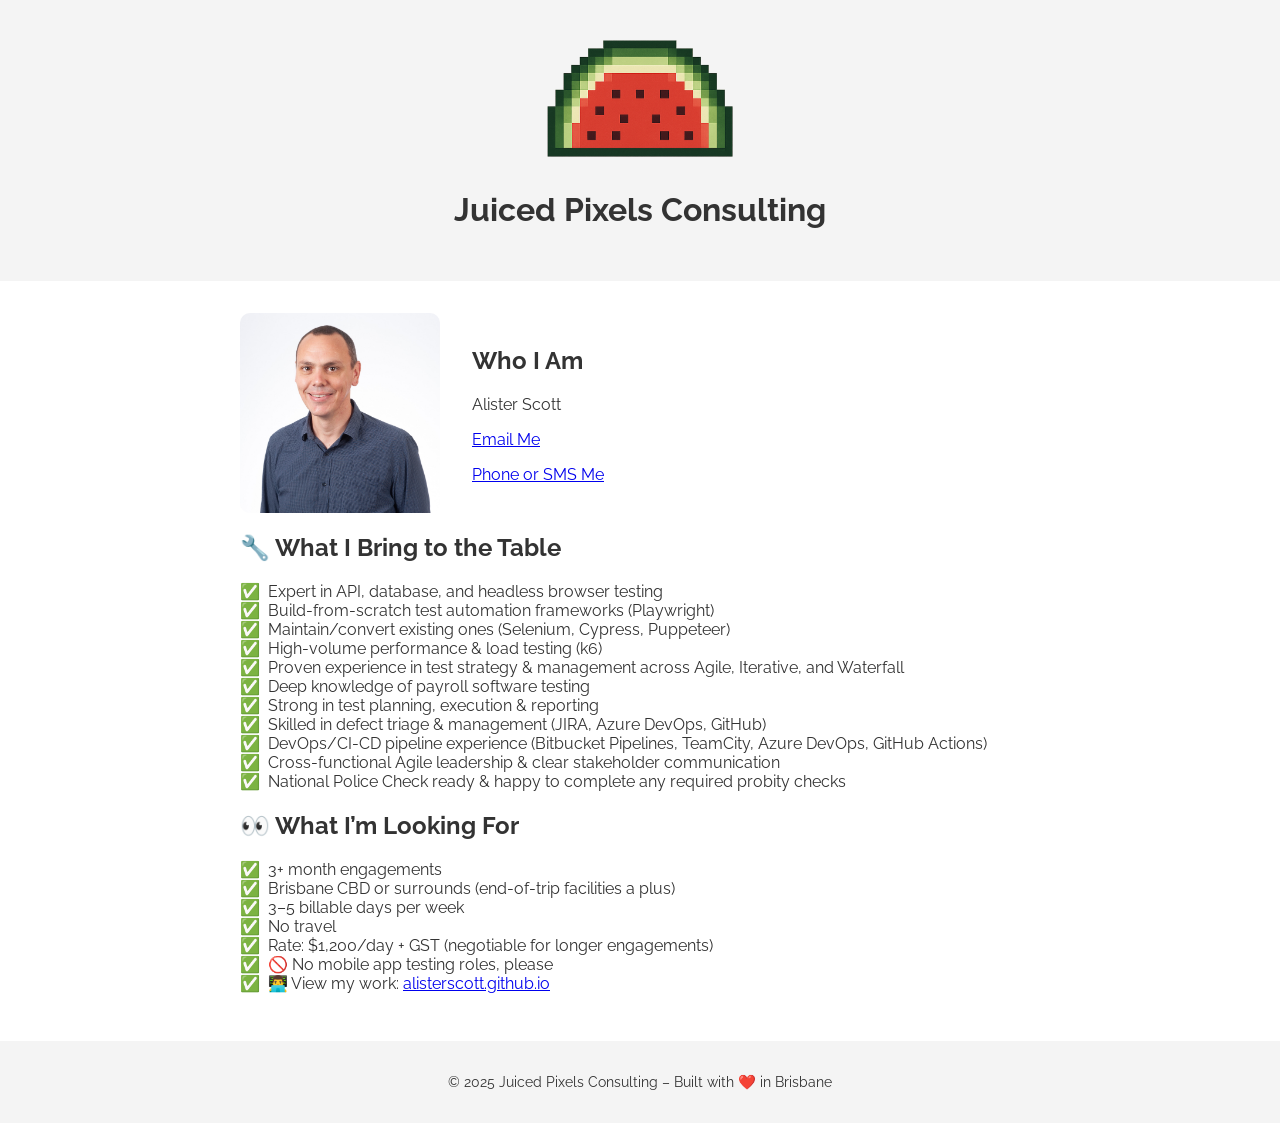
==== index.html @ 64b5fa7b "Added phone and email" ====
<!DOCTYPE html>
<html lang="en">
<head>
  <meta charset="UTF-8" />
  <meta name="viewport" content="width=device-width, initial-scale=1.0" />
  <title>Juiced Pixels Consulting</title>
  <link href="https://fonts.googleapis.com/css2?family=Raleway:wght@400;700&display=swap" rel="stylesheet">
  <style>
    body {
      font-family: 'Raleway', sans-serif;
      margin: 0;
      padding: 0;
      background: #fff;
      color: #333;
    }
    header {
      text-align: center;
      padding: 2rem 1rem;
      background: #f4f4f4;
    }
    header img.logo {
      width: 200px;
      height: auto;
    }
    .content {
      padding: 2rem;
      max-width: 800px;
      margin: auto;
    }
    .about {
      display: flex;
      align-items: center;
      flex-wrap: wrap;
      gap: 2rem;
    }
    .about img {
      width: 200px;
      border-radius: 10px;
    }
    ul {
      list-style: none;
      padding: 0;
    }
    li::before {
      content: "\2705";
      margin-right: 0.5em;
    }
    footer {
      text-align: center;
      padding: 2rem 1rem;
      background: #f4f4f4;
      font-size: 0.9em;
    }
  </style>
</head>
<body>
  <header>
    <img class="logo" src="imgs/logo.png" alt="Juiced Pixels Consulting Logo" />
    <h1>Juiced Pixels Consulting</h1>
  </header>
  <main class="content">
    <section class="about">
      <img src="imgs/alister.jpg" alt="Alister Scott" />
      <div>
        <h2>Who I Am</h2>
        <p>Alister Scott</p>
        <p><a href="mailto:consulting@juicedpixels.com">Email Me</a></p>
        <p><a href="tel:0422444923">Phone or SMS Me</a></p>
      </div>
    </section>
    <section>
      <h2>🔧 What I Bring to the Table</h2>
      <ul>
        <li>Expert in API, database, and headless browser testing</li>
        <li>Build-from-scratch test automation frameworks (Playwright)</li>
        <li>Maintain/convert existing ones (Selenium, Cypress, Puppeteer)</li>
        <li>High-volume performance & load testing (k6)</li>
        <li>Proven experience in test strategy & management across Agile, Iterative, and Waterfall</li>
        <li>Deep knowledge of payroll software testing</li>
        <li>Strong in test planning, execution & reporting</li>
        <li>Skilled in defect triage & management (JIRA, Azure DevOps, GitHub)</li>
        <li>DevOps/CI-CD pipeline experience (Bitbucket Pipelines, TeamCity, Azure DevOps, GitHub Actions)</li>
        <li>Cross-functional Agile leadership & clear stakeholder communication</li>
        <li>National Police Check ready & happy to complete any required probity checks</li>
      </ul>
    </section>
    <section>
      <h2>👀 What I’m Looking For</h2>
      <ul>
        <li>3+ month engagements</li>
        <li>Brisbane CBD or surrounds (end-of-trip facilities a plus)</li>
        <li>3–5 billable days per week</li>
        <li>No travel</li>
        <li>Rate: $1,200/day + GST (negotiable for longer engagements)</li>
        <li>🚫 No mobile app testing roles, please</li>
        <li>👨‍💻 View my work: <a href="https://alisterscott.github.io" target="_blank">alisterscott.github.io</a></li>
      </ul>
    </section>
  </main>
  <footer>
    &copy; 2025 Juiced Pixels Consulting – Built with ❤️ in Brisbane
  </footer>
</body>
</html>
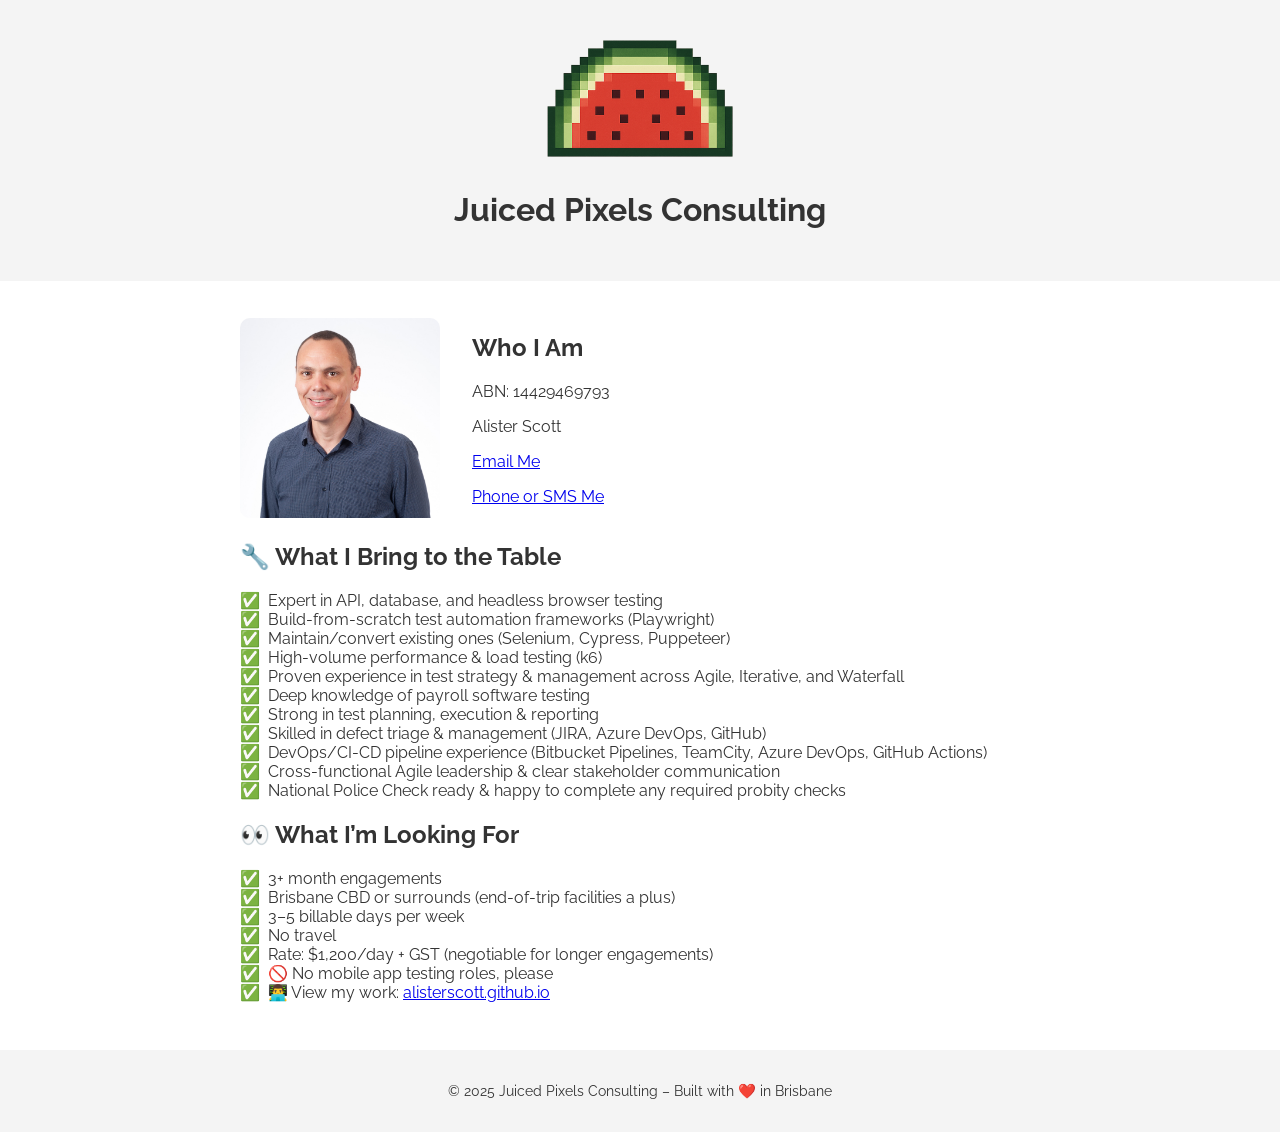
==== commit ef3cff68: "Add ABN" ====
--- a/index.html
+++ b/index.html
@@ -5,6 +5,7 @@
   <meta name="viewport" content="width=device-width, initial-scale=1.0" />
   <title>Juiced Pixels Consulting</title>
   <link href="https://fonts.googleapis.com/css2?family=Raleway:wght@400;700&display=swap" rel="stylesheet">
+  <link rel="icon" type="image/png" href="imgs/favicon.png">
   <style>
     body {
       font-family: 'Raleway', sans-serif;
@@ -63,6 +64,7 @@
       <img src="imgs/alister.jpg" alt="Alister Scott" />
       <div>
         <h2>Who I Am</h2>
+        <p>ABN: 14429469793</p>
         <p>Alister Scott</p>
         <p><a href="mailto:consulting@juicedpixels.com">Email Me</a></p>
         <p><a href="tel:0422444923">Phone or SMS Me</a></p>
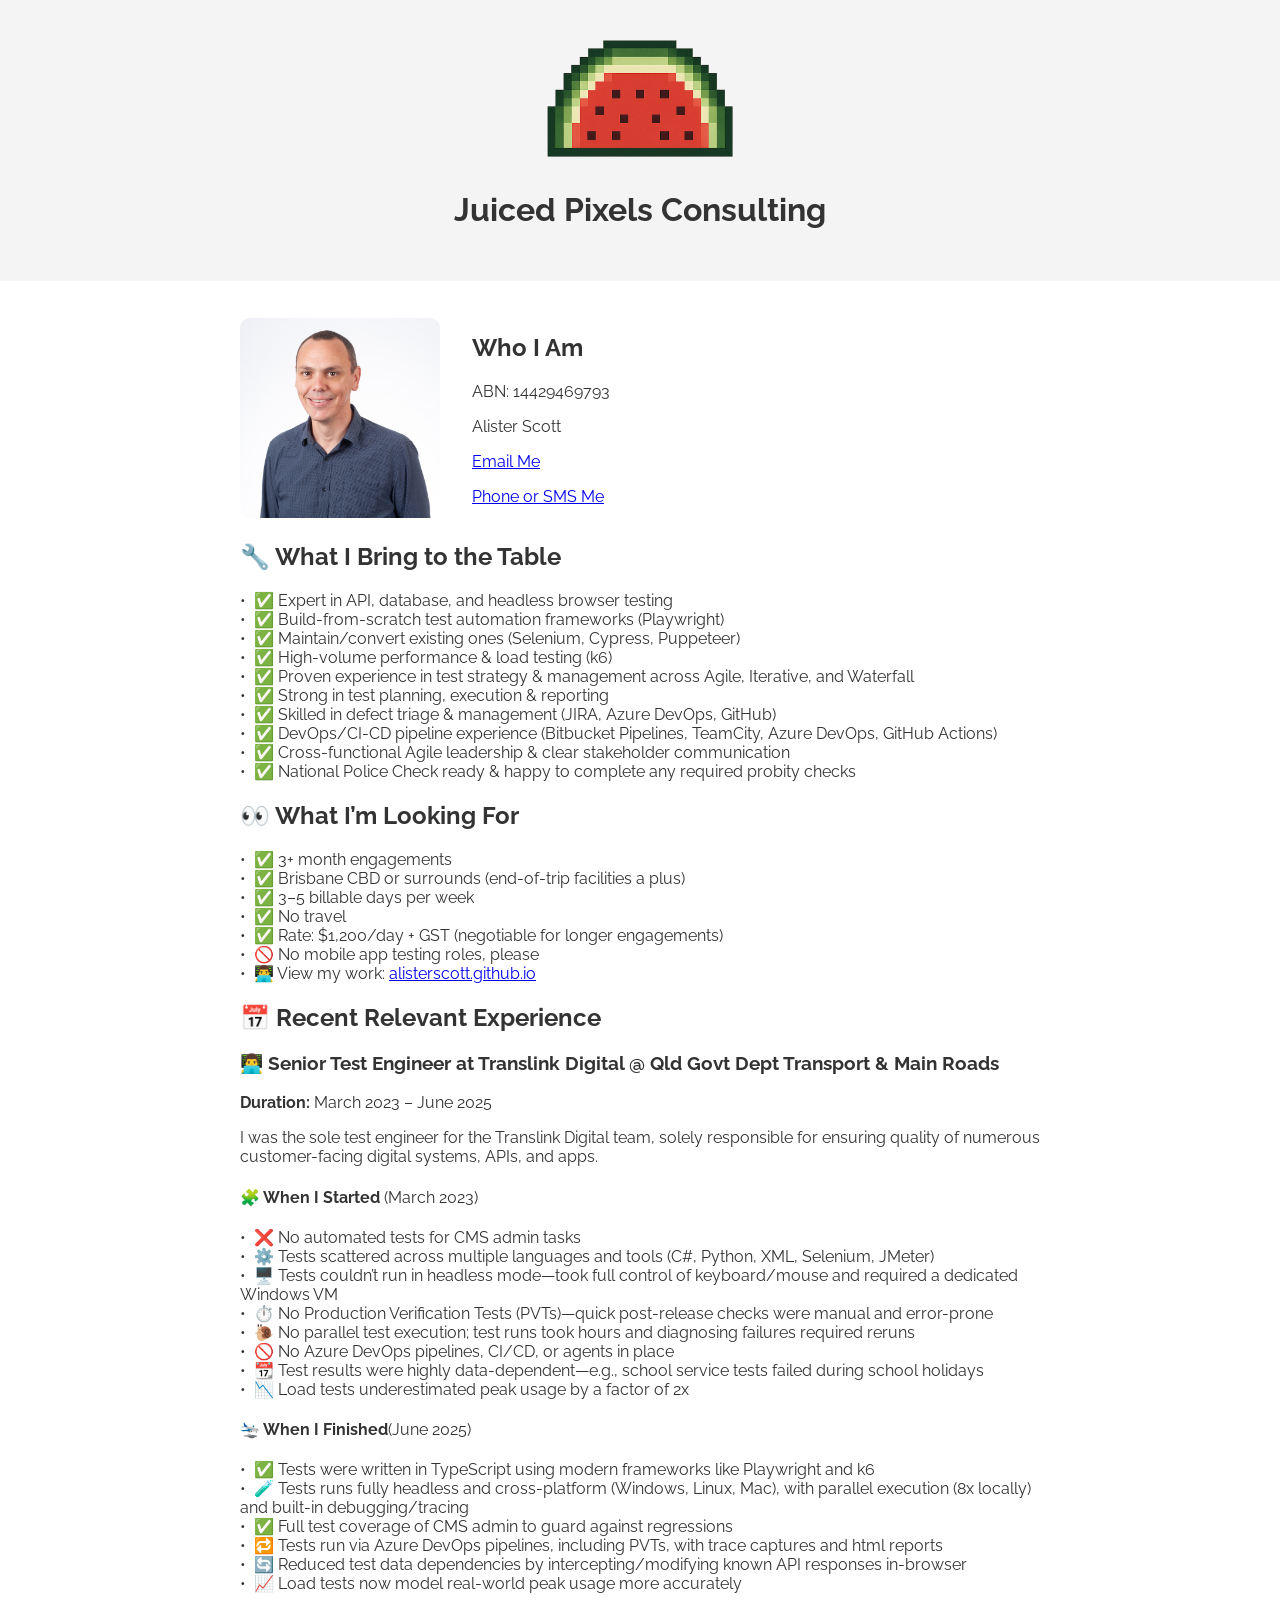
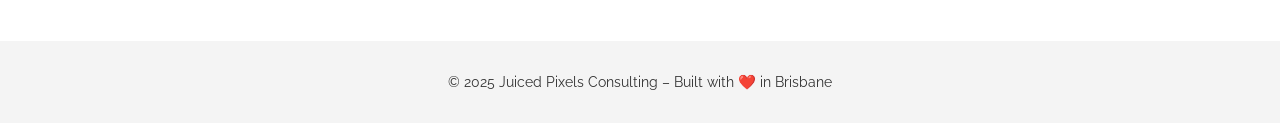
==== commit 19db507f: "add recent experience" ====
--- a/index.html
+++ b/index.html
@@ -43,7 +43,7 @@
       padding: 0;
     }
     li::before {
-      content: "\2705";
+      content: "•";
       margin-right: 0.5em;
     }
     footer {
@@ -73,30 +73,63 @@
     <section>
       <h2>🔧 What I Bring to the Table</h2>
       <ul>
-        <li>Expert in API, database, and headless browser testing</li>
-        <li>Build-from-scratch test automation frameworks (Playwright)</li>
-        <li>Maintain/convert existing ones (Selenium, Cypress, Puppeteer)</li>
-        <li>High-volume performance & load testing (k6)</li>
-        <li>Proven experience in test strategy & management across Agile, Iterative, and Waterfall</li>
-        <li>Deep knowledge of payroll software testing</li>
-        <li>Strong in test planning, execution & reporting</li>
-        <li>Skilled in defect triage & management (JIRA, Azure DevOps, GitHub)</li>
-        <li>DevOps/CI-CD pipeline experience (Bitbucket Pipelines, TeamCity, Azure DevOps, GitHub Actions)</li>
-        <li>Cross-functional Agile leadership & clear stakeholder communication</li>
-        <li>National Police Check ready & happy to complete any required probity checks</li>
+        <li>✅ Expert in API, database, and headless browser testing</li>
+        <li>✅ Build-from-scratch test automation frameworks (Playwright)</li>
+        <li>✅ Maintain/convert existing ones (Selenium, Cypress, Puppeteer)</li>
+        <li>✅ High-volume performance & load testing (k6)</li>
+        <li>✅ Proven experience in test strategy & management across Agile, Iterative, and Waterfall</li>
+        <li>✅ Strong in test planning, execution & reporting</li>
+        <li>✅ Skilled in defect triage & management (JIRA, Azure DevOps, GitHub)</li>
+        <li>✅ DevOps/CI-CD pipeline experience (Bitbucket Pipelines, TeamCity, Azure DevOps, GitHub Actions)</li>
+        <li>✅ Cross-functional Agile leadership & clear stakeholder communication</li>
+        <li>✅ National Police Check ready & happy to complete any required probity checks</li>
       </ul>
     </section>
     <section>
       <h2>👀 What I’m Looking For</h2>
       <ul>
-        <li>3+ month engagements</li>
-        <li>Brisbane CBD or surrounds (end-of-trip facilities a plus)</li>
-        <li>3–5 billable days per week</li>
-        <li>No travel</li>
-        <li>Rate: $1,200/day + GST (negotiable for longer engagements)</li>
+        <li>✅ 3+ month engagements</li>
+        <li>✅ Brisbane CBD or surrounds (end-of-trip facilities a plus)</li>
+        <li>✅ 3–5 billable days per week</li>
+        <li>✅ No travel</li>
+        <li>✅ Rate: $1,200/day + GST (negotiable for longer engagements)</li>
         <li>🚫 No mobile app testing roles, please</li>
         <li>👨‍💻 View my work: <a href="https://alisterscott.github.io" target="_blank">alisterscott.github.io</a></li>
       </ul>
+    </section>
+    <section>
+      <h2>📅 Recent Relevant Experience</h2>
+      
+      <h3>👨‍💻 Senior Test Engineer at Translink Digital @ Qld Govt Dept Transport & Main Roads</h3>
+
+      <p><strong>Duration:</strong> March 2023 – June 2025</p>
+
+      <p>
+        I was the sole test engineer for the Translink Digital team, solely responsible for ensuring quality of numerous customer-facing digital systems, APIs, and apps.
+      </p>
+
+      <div>
+        <h4>🧩 When I Started <span style="font-weight: normal;">(March 2023)</span></h4>
+        <ul>
+          <li>❌ No automated tests for CMS admin tasks</li>
+          <li>⚙️ Tests scattered across multiple languages and tools (C#, Python, XML, Selenium, JMeter)</li>
+          <li>🖥️ Tests couldn’t run in headless mode—took full control of keyboard/mouse and required a dedicated Windows VM</li>
+          <li>⏱️ No Production Verification Tests (PVTs)—quick post-release checks were manual and error-prone</li>
+          <li>🐌 No parallel test execution; test runs took hours and diagnosing failures required reruns</li>
+          <li>🚫 No Azure DevOps pipelines, CI/CD, or agents in place</li>
+          <li>📆 Test results were highly data-dependent—e.g., school service tests failed during school holidays</li>
+          <li>📉 Load tests underestimated peak usage by a factor of 2x</li>
+        </ul>
+        <h4>🛬 When I Finished<span style="font-weight: normal;">(June 2025)</span></h4>
+        <ul>
+          <li>✅ Tests were written in TypeScript using modern frameworks like Playwright and k6</li>
+          <li>🧪 Tests runs fully headless and cross-platform (Windows, Linux, Mac), with parallel execution (8x locally) and built-in debugging/tracing</li>
+          <li>✅ Full test coverage of CMS admin to guard against regressions</li>
+          <li>🔁 Tests run via Azure DevOps pipelines, including PVTs, with trace captures and html reports</li>
+          <li>🔄 Reduced test data dependencies by intercepting/modifying known API responses in-browser</li>
+          <li>📈 Load tests now model real-world peak usage more accurately</li>
+        </ul>
+      </div>
     </section>
   </main>
   <footer>
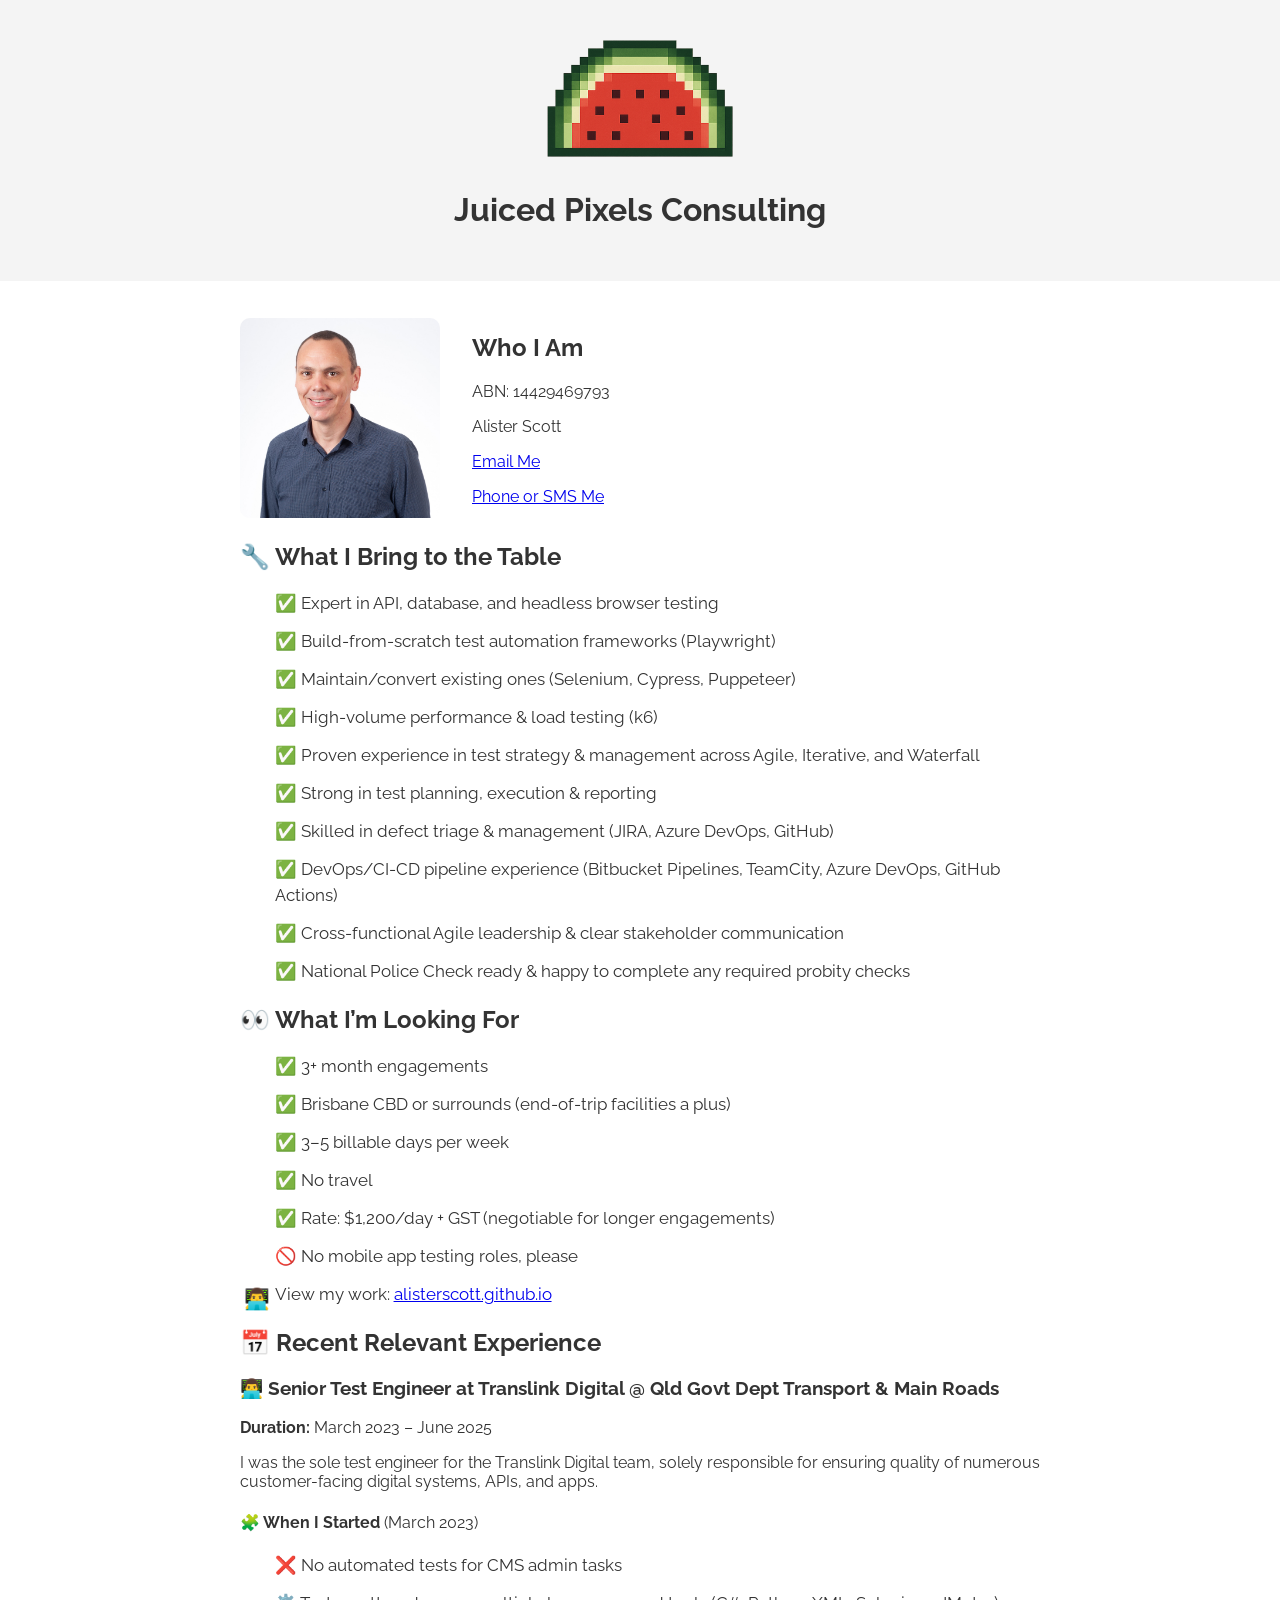
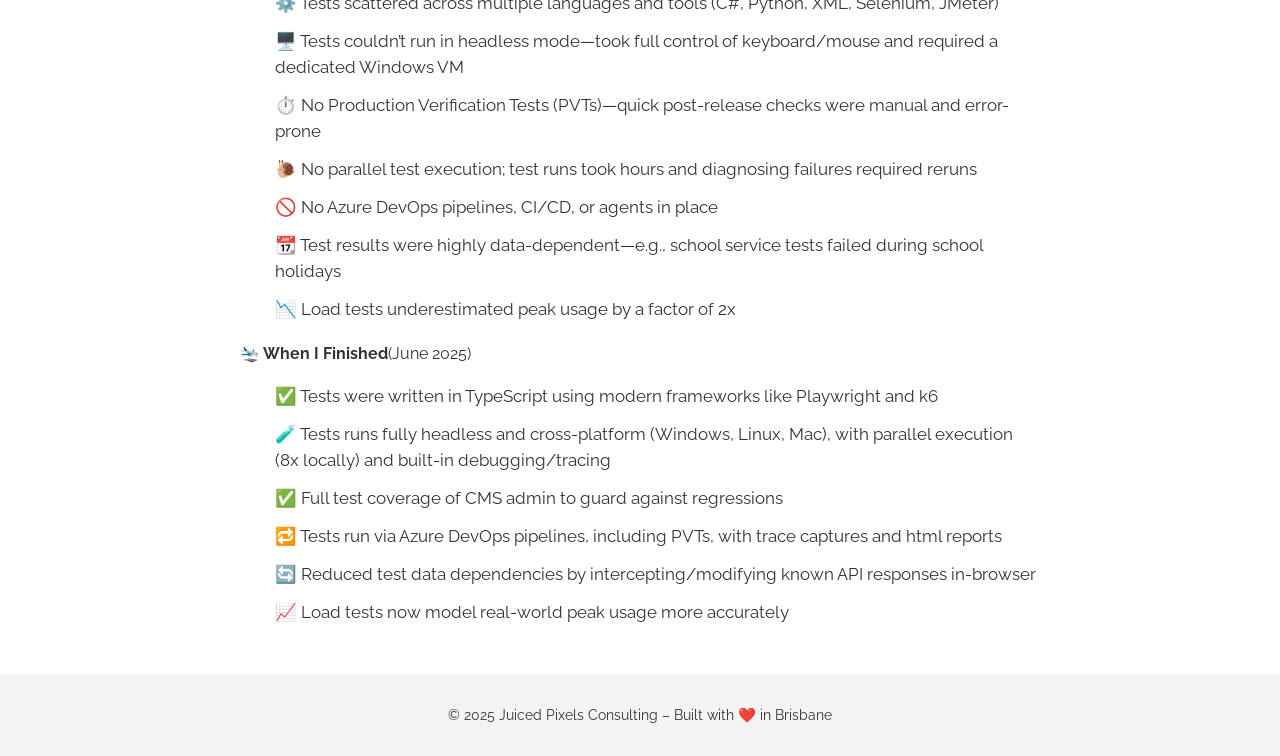
==== commit 48506418: "fix indentation and bullets" ====
--- a/index.html
+++ b/index.html
@@ -42,9 +42,90 @@
       list-style: none;
       padding: 0;
     }
+    li {
+      position: relative;
+      padding-left: 2em;
+      margin-bottom: 0.7em;
+      font-size: 1.08em;
+      line-height: 1.5;
+    }
     li::before {
-      content: "•";
-      margin-right: 0.5em;
+      position: absolute;
+      left: 0.2em;
+      top: 0.1em;
+      font-size: 1.2em;
+    }
+    li:has(> [href])::before {
+      content: "👨‍💻";
+      color: #007acc;
+    }
+    li:has(> [href*='no mobile app'])::before {
+      content: "🚫";
+      color: #d32f2f;
+    }
+    li:has(> [href*='View my work'])::before {
+      content: "👨‍💻";
+      color: #007acc;
+    }
+    li:has(> [href*='Rate'])::before {
+      content: "💲";
+      color: #388e3c;
+    }
+    li:has(> [href*='No travel'])::before {
+      content: "✈️";
+      color: #d32f2f;
+    }
+    li:has(> [href*='Brisbane'])::before {
+      content: "📍";
+      color: #1976d2;
+    }
+    li:has(> [href*='month engagements'])::before {
+      content: "📆";
+      color: #1976d2;
+    }
+    li:has(> [href*='billable days'])::before {
+      content: "🗓️";
+      color: #1976d2;
+    }
+    li:has(> [href*='Expert'])::before {
+      content: "✅";
+      color: #388e3c;
+    }
+    li:has(> [href*='Build-from-scratch'])::before {
+      content: "✅";
+      color: #388e3c;
+    }
+    li:has(> [href*='Maintain/convert'])::before {
+      content: "✅";
+      color: #388e3c;
+    }
+    li:has(> [href*='High-volume'])::before {
+      content: "✅";
+      color: #388e3c;
+    }
+    li:has(> [href*='Proven experience'])::before {
+      content: "✅";
+      color: #388e3c;
+    }
+    li:has(> [href*='Strong in test'])::before {
+      content: "✅";
+      color: #388e3c;
+    }
+    li:has(> [href*='Skilled in defect'])::before {
+      content: "✅";
+      color: #388e3c;
+    }
+    li:has(> [href*='DevOps/CI-CD'])::before {
+      content: "✅";
+      color: #388e3c;
+    }
+    li:has(> [href*='Cross-functional'])::before {
+      content: "✅";
+      color: #388e3c;
+    }
+    li:has(> [href*='National Police'])::before {
+      content: "✅";
+      color: #388e3c;
     }
     footer {
       text-align: center;
@@ -94,7 +175,7 @@
         <li>✅ No travel</li>
         <li>✅ Rate: $1,200/day + GST (negotiable for longer engagements)</li>
         <li>🚫 No mobile app testing roles, please</li>
-        <li>👨‍💻 View my work: <a href="https://alisterscott.github.io" target="_blank">alisterscott.github.io</a></li>
+        <li>View my work: <a href="https://alisterscott.github.io" target="_blank">alisterscott.github.io</a></li>
       </ul>
     </section>
     <section>
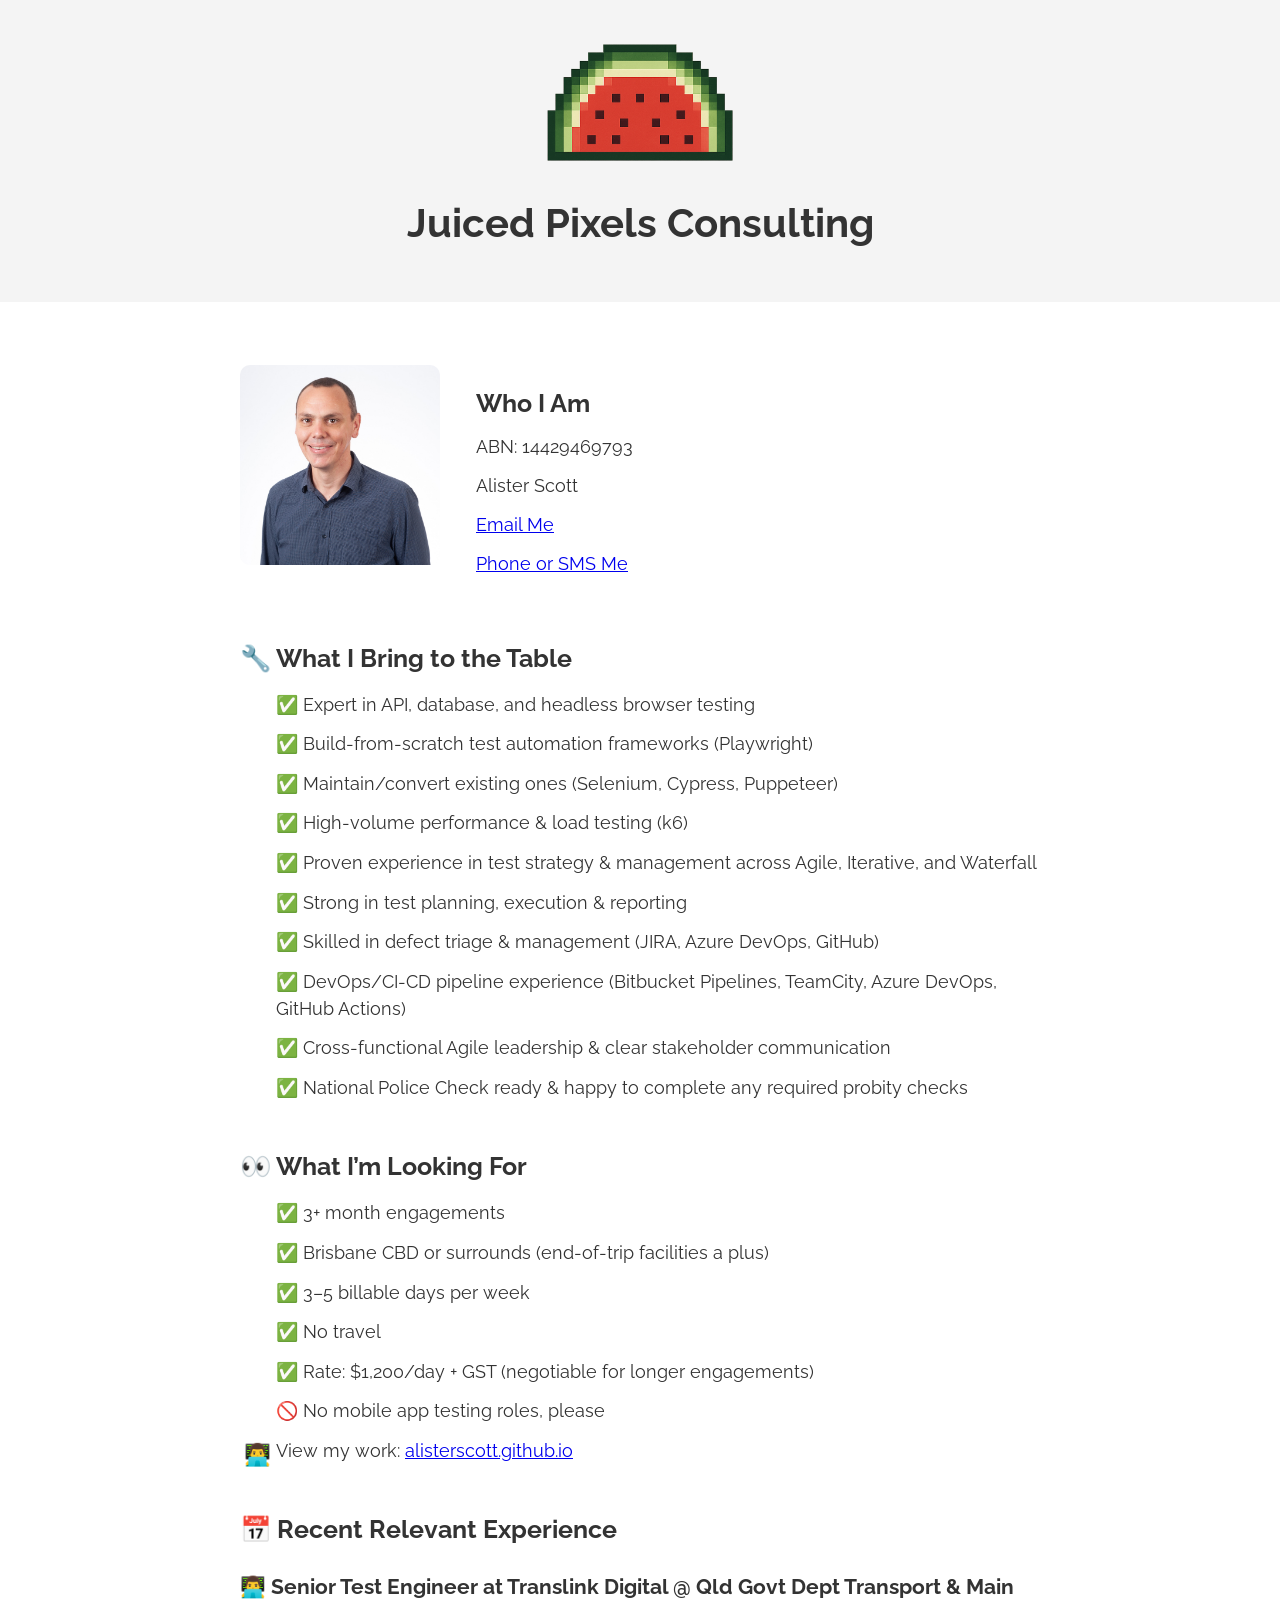
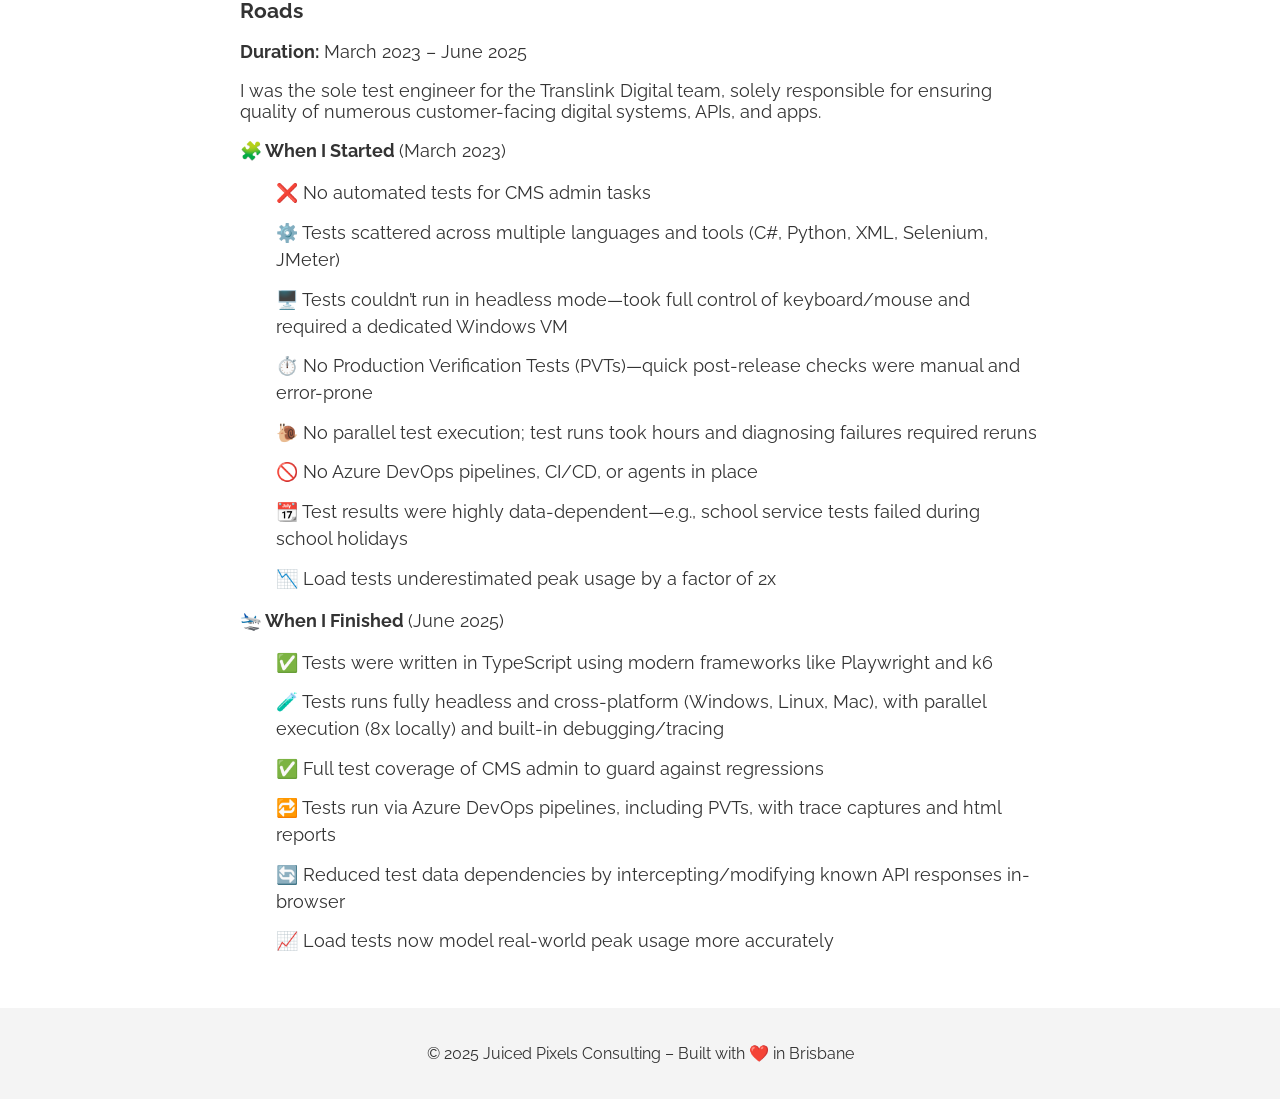
==== commit ad396f8f: "fix font sizes" ====
--- a/index.html
+++ b/index.html
@@ -7,12 +7,16 @@
   <link href="https://fonts.googleapis.com/css2?family=Raleway:wght@400;700&display=swap" rel="stylesheet">
   <link rel="icon" type="image/png" href="imgs/favicon.png">
   <style>
+    html {
+      font-size: 18px;
+    }
     body {
       font-family: 'Raleway', sans-serif;
       margin: 0;
       padding: 0;
       background: #fff;
       color: #333;
+      font-size: 1rem;
     }
     header {
       text-align: center;
@@ -126,6 +130,28 @@
     li:has(> [href*='National Police'])::before {
       content: "✅";
       color: #388e3c;
+    }
+    h1 {
+      font-size: 2.2rem;
+      margin-bottom: 0.5em;
+    }
+    h2 {
+      font-size: 1.4rem;
+      margin-top: 2em;
+      margin-bottom: 0.7em;
+    }
+    h3 {
+      font-size: 1.15rem;
+      margin-top: 1.5em;
+      margin-bottom: 0.5em;
+    }
+    h4 {
+      font-size: 1rem;
+      margin-top: 1em;
+      margin-bottom: 0.4em;
+    }
+    p, li {
+      font-size: 1rem;
     }
     footer {
       text-align: center;
@@ -201,7 +227,7 @@
           <li>📆 Test results were highly data-dependent—e.g., school service tests failed during school holidays</li>
           <li>📉 Load tests underestimated peak usage by a factor of 2x</li>
         </ul>
-        <h4>🛬 When I Finished<span style="font-weight: normal;">(June 2025)</span></h4>
+        <h4>🛬 When I Finished <span style="font-weight: normal;">(June 2025)</span></h4>
         <ul>
           <li>✅ Tests were written in TypeScript using modern frameworks like Playwright and k6</li>
           <li>🧪 Tests runs fully headless and cross-platform (Windows, Linux, Mac), with parallel execution (8x locally) and built-in debugging/tracing</li>
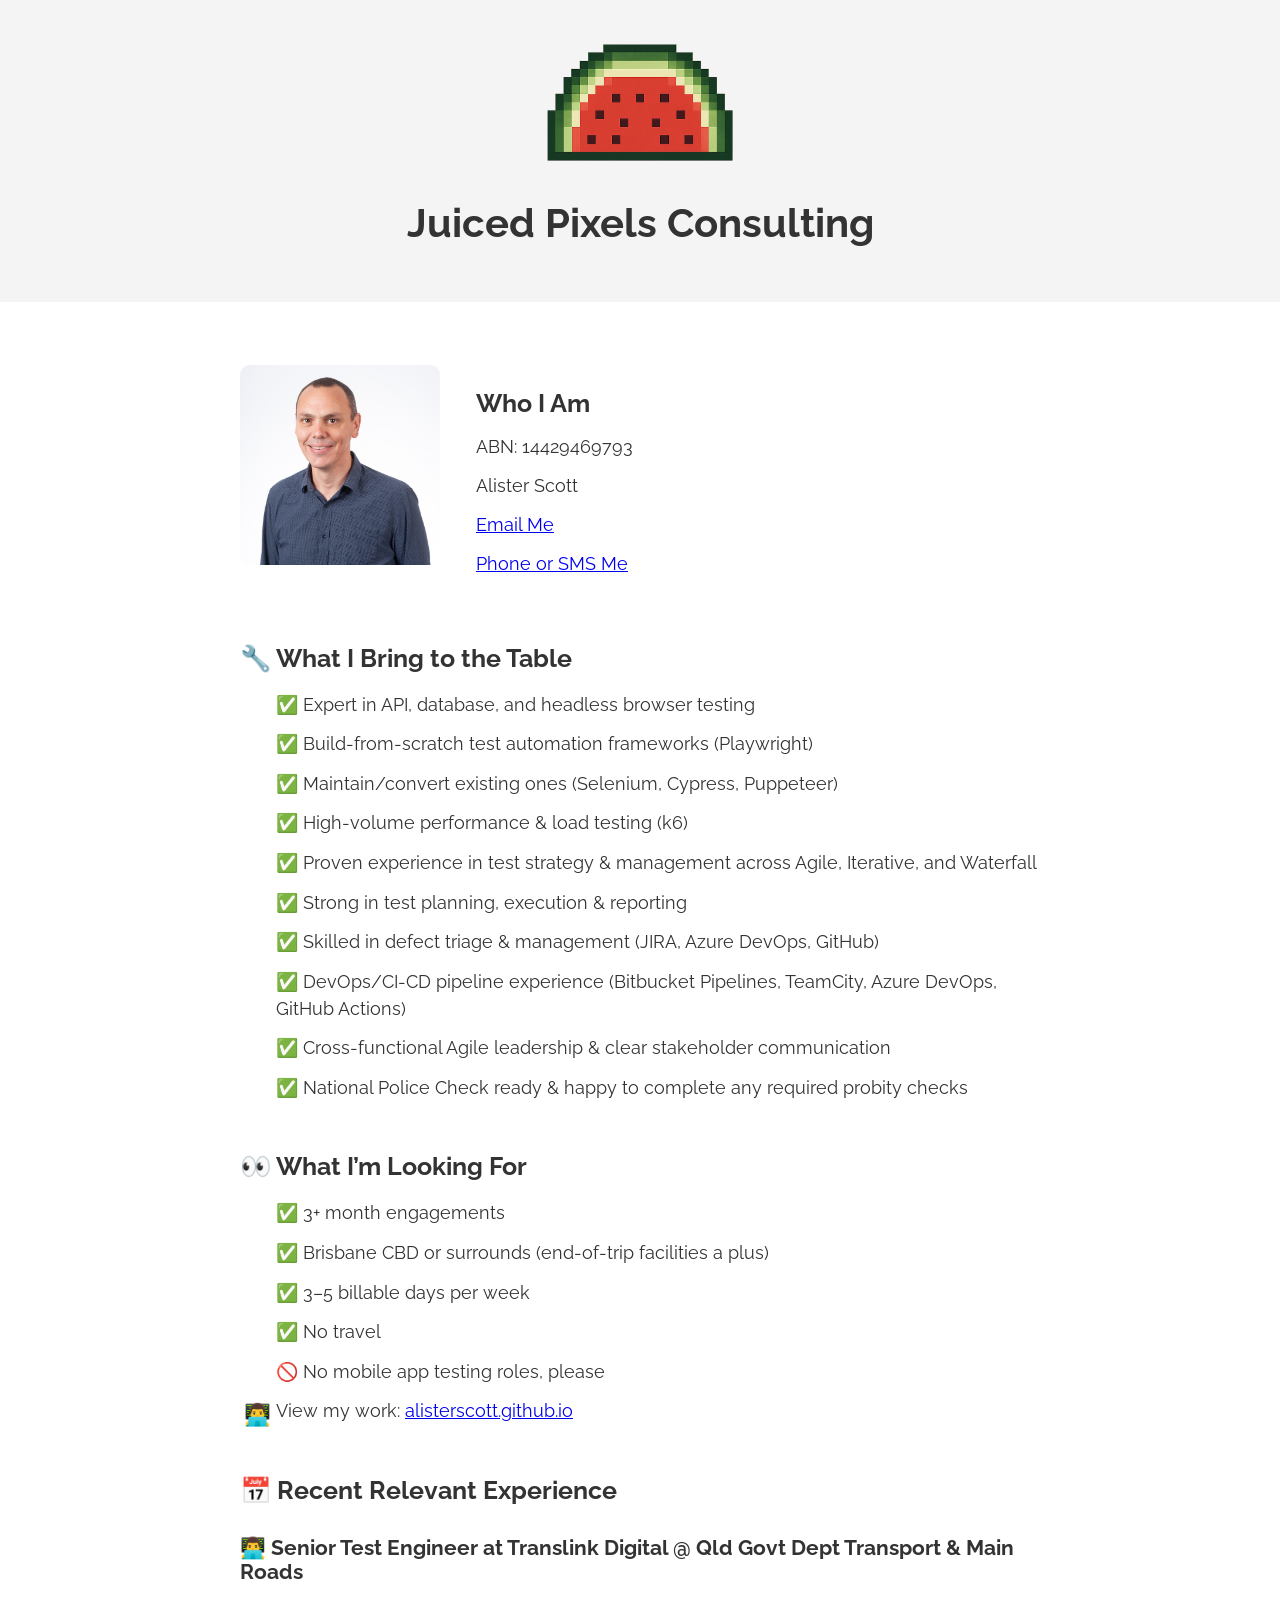
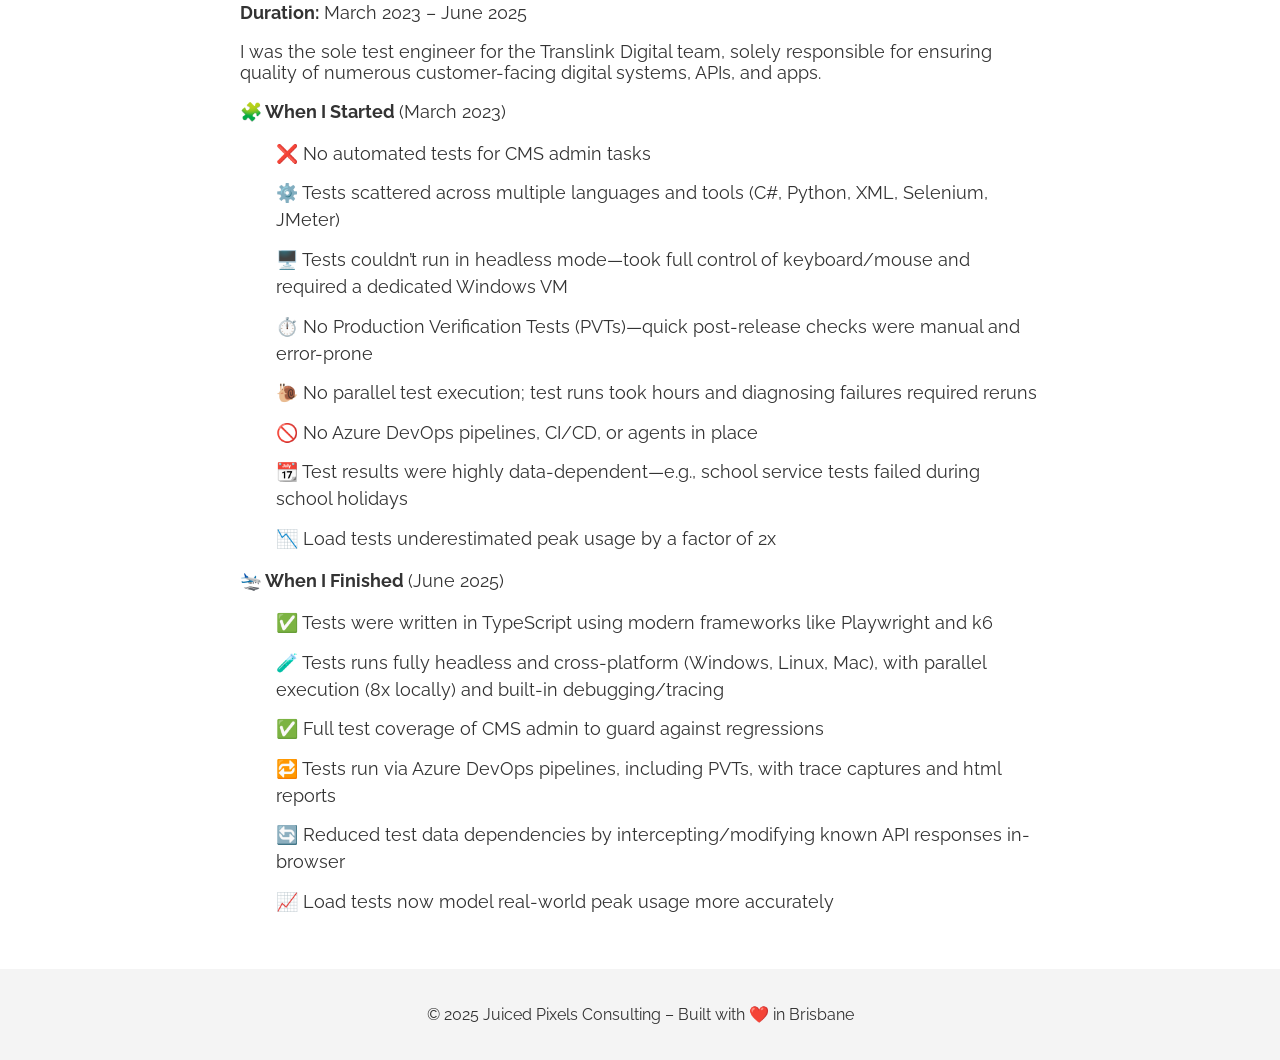
==== commit e46e45a6: "Remove rate" ====
--- a/index.html
+++ b/index.html
@@ -170,7 +170,7 @@
     <section class="about">
       <img src="imgs/alister.jpg" alt="Alister Scott" />
       <div>
-        <h2>Who I Am</h2>
+        <h2 id="who-i-am">Who I Am</h2>
         <p>ABN: 14429469793</p>
         <p>Alister Scott</p>
         <p><a href="mailto:consulting@juicedpixels.com">Email Me</a></p>
@@ -178,7 +178,7 @@
       </div>
     </section>
     <section>
-      <h2>🔧 What I Bring to the Table</h2>
+      <h2 id="what-i-bring">🔧 What I Bring to the Table</h2>
       <ul>
         <li>✅ Expert in API, database, and headless browser testing</li>
         <li>✅ Build-from-scratch test automation frameworks (Playwright)</li>
@@ -193,21 +193,20 @@
       </ul>
     </section>
     <section>
-      <h2>👀 What I’m Looking For</h2>
+      <h2 id="what-im-looking-for">👀 What I’m Looking For</h2>
       <ul>
         <li>✅ 3+ month engagements</li>
         <li>✅ Brisbane CBD or surrounds (end-of-trip facilities a plus)</li>
         <li>✅ 3–5 billable days per week</li>
         <li>✅ No travel</li>
-        <li>✅ Rate: $1,200/day + GST (negotiable for longer engagements)</li>
         <li>🚫 No mobile app testing roles, please</li>
         <li>View my work: <a href="https://alisterscott.github.io" target="_blank">alisterscott.github.io</a></li>
       </ul>
     </section>
     <section>
-      <h2>📅 Recent Relevant Experience</h2>
+      <h2 id="recent-experience">📅 Recent Relevant Experience</h2>
       
-      <h3>👨‍💻 Senior Test Engineer at Translink Digital @ Qld Govt Dept Transport & Main Roads</h3>
+      <h3 id="translink">👨‍💻 Senior Test Engineer at Translink Digital @ Qld Govt Dept Transport & Main Roads</h3>
 
       <p><strong>Duration:</strong> March 2023 – June 2025</p>
 
